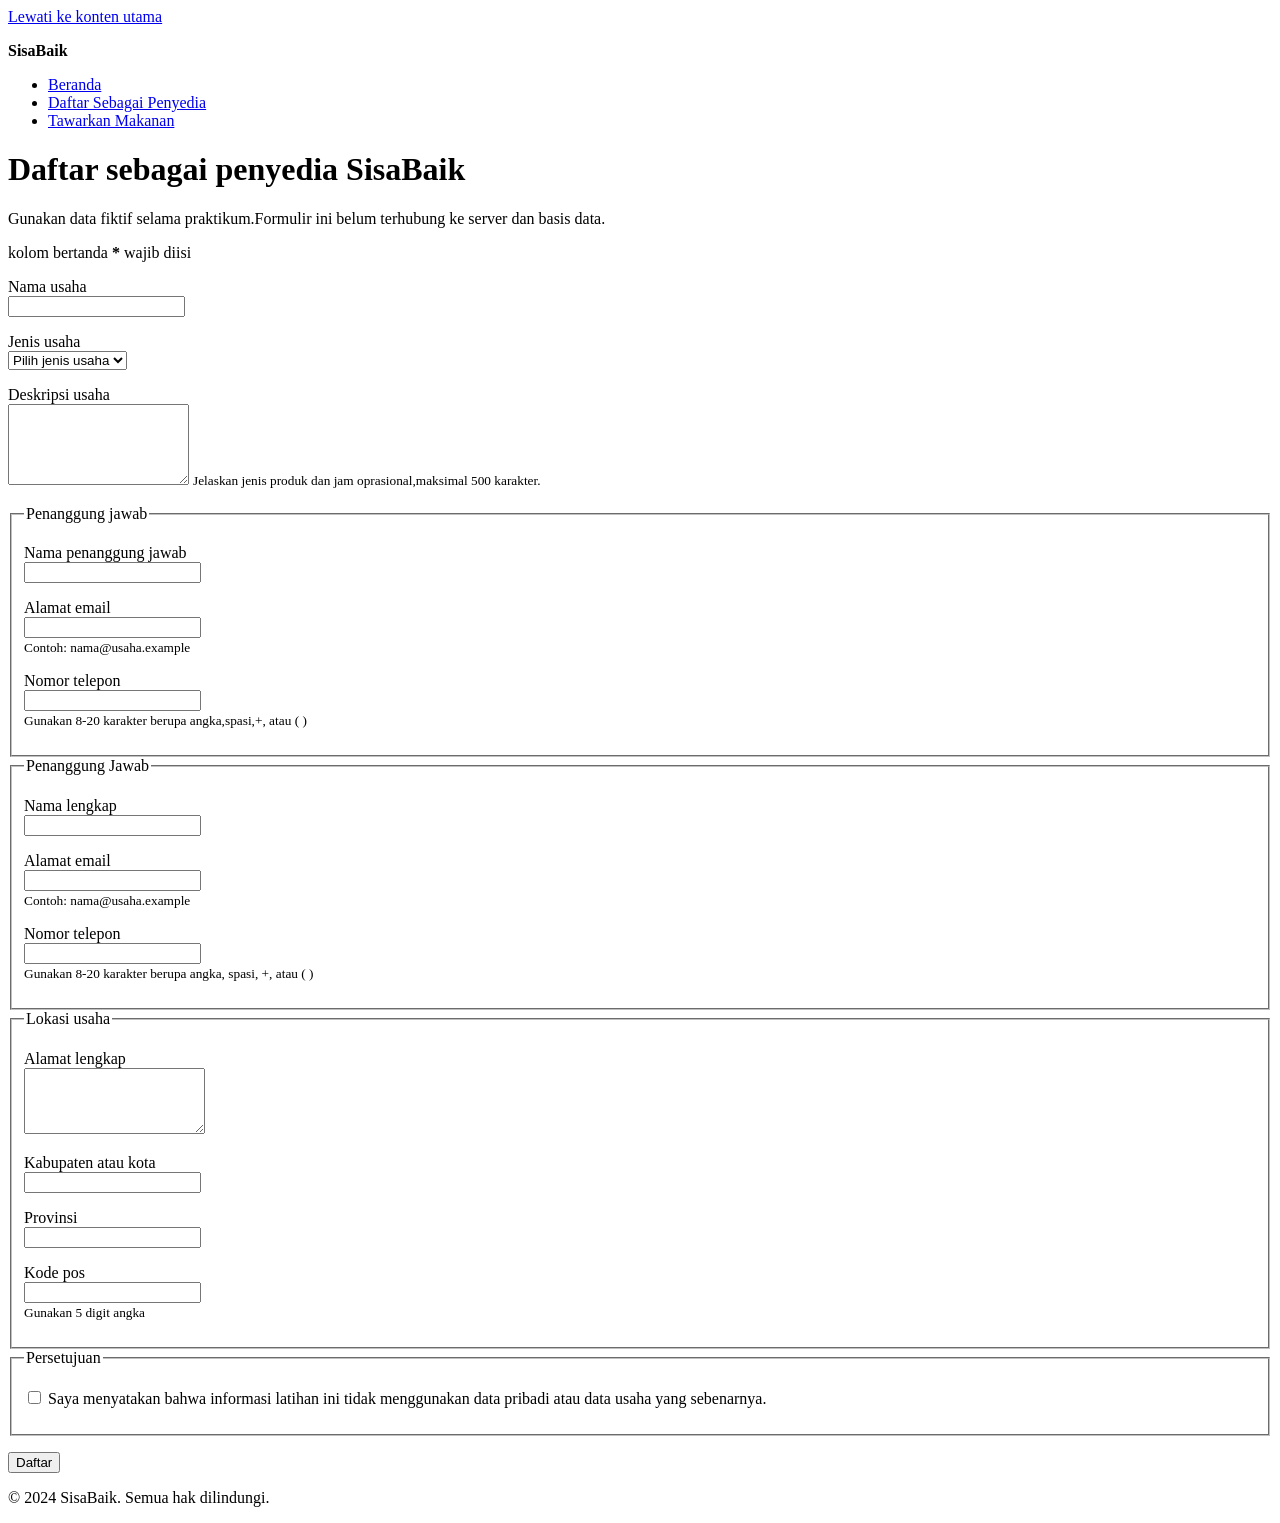
==== daftar-penyedia.html @ 76849a7c "feat: add accessible provider registration form" ====
<!doctype html>
<html lang="id">
  <head>
    <meta charset="UTF-8" />
    <meta name="viewport" content="width=device-width, initial-scale=1.0" />
    <meta
      name="description"
      content="Formulir prototipe untuk mendaftarkan usaha sebagai penyedia makanan di SisaBaik."
    />
    <title>Daftar Penyedia | SisaBaik</title>
  </head>
  <body>
    <a href="#konten-utama">Lewati ke konten utama</a>

    <header>
      <p><strong>SisaBaik</strong></p>
      <nav aria-label="Navigasi utama">
        <ul>
          <li><a href="index.html">Beranda</a></li>
          <li><a href="daftar-penyedia.html" aria-current="page">Daftar Sebagai Penyedia
          </a></li>
          <li>
            <a href="tawarkan-makanan.html">Tawarkan Makanan</a>
          </li>
        </ul>
      </nav>
    </header>

    <main id="konten-utama" tabindex="-1">
        <h1> Daftar sebagai penyedia SisaBaik </h1>
        <p>
          Gunakan data fiktif selama praktikum.Formulir ini belum terhubung ke server dan  basis data.
    </p>
    <p id="petunjuk-wajib">kolom bertanda <strong>*</strong> wajib diisi</p>

    <form
        action="daftar-penyedia.html"
        method="get"
        aria-describedby="petunjuk-wajib"
    >

    <p>
        <label for="nama-usaha">Nama usaha</label><br>
        <input type="text" id="nama-usaha" name="nama-usaha" autocomplete="organization" 
        minlength="3"
        maxlength="100" required />

        </p>

        <p>
            <label for="jenis-usaha">Jenis usaha</label><br>
            <select id="jenis-usaha" name="jenis-usaha" required>
                <option value="">Pilih jenis usaha</option>
                <option value="restoran">Restoran</option>
                <option value="toko-roti">Toko Roti</option>
                <option value="katerin">Katering</option>
                <option value="ritel">Toko Ritel</option>
                <option value="hotel">Hotel</option>
                <option value="lainnya">Lainnya</option>
            </select>
        </p>

        <p>
            <label for="deskripsi-usaha">Deskripsi usaha</label><br>
            <textarea id="deskripsi-usaha" name="deskripsi-usaha" rows="5" maxlength="500" 
            aria-describedby="bantuan-deskripsi"
            ></textarea>
            <small id="bantuan-deskripsi">
                Jelaskan jenis produk dan jam oprasional,maksimal 500 karakter.
            </small>
        </p>
        </fieldset>

        <fieldset>
            <legend>Penanggung jawab</legend>

        <p>
            <label for="nama-penanggung-jawab">Nama penanggung jawab</label><br>
            <input type="text" id="nama-penanggung-jawab" name="nama-penanggung-jawab" 
            autocomplete="name" minlength="3" maxlength="100" required />
        </p>

        <p>
            <label for="email">Alamat email</label><br>
            <input type="email" id="email" name="email" 
            autocomplete="email" maxlength="254" aria-describedby="bantuan-email" required><br>
            <small id="bantuan-email">Contoh: nama@usaha.example</small>
        </p>

        <p>
            <label for="telepon">Nomor telepon</label><br>
            <input type="tel" id="telepon" name="telepon" 
            autocomplete="tel" inputmode="tel" pattern="[0-9+()]{8,20}" aria-describedby="bantuan-telepon" required><br>
            <small id="bantuan-telepon">Gunakan 8-20 karakter berupa angka,spasi,+, atau ( )</small>
            </p>    
            </fieldset>

            <fieldset>
                <legend>Penanggung Jawab</legend>

              <p> 
                <label for="nama-penanggung-jawab">Nama lengkap</label><br>
                <input
                type="text"
                id="nama-penanggung-jawab"
                name="nama-penanggung-jawab"
                autocomplete="name"
                minlength="3"
                maxlength="100"
                required
                >
              </p>

              <p>
                <label for="email">Alamat email</label><br>
                <input
                type="email"
                id="email"
                name="email"
                autocomplete="email"
                maxlength="254"
                aria-describedby="bantuan-email"
                required
                ><br>
                <small id="bantuan-email">Contoh: nama@usaha.example</small>
              </p>

              <p>
                <label for="telepon">Nomor telepon</label><br>
                <input
                type="tel"
                id="telepon"
                name="telepon"
                autocomplete="tel"
                inputmode="tel"
                pattern="[0-9+()]{8,20}"
                aria-describedby="bantuan-telepon"
                required
                ><br>
                <small id="bantuan-telepon">Gunakan 8-20 karakter berupa angka, spasi, +, atau ( )</small>
              </p>
            </fieldset>

            <fieldset>
                <legend>Lokasi usaha</legend>

              <p>
                <label for="alamat">Alamat lengkap</label><br>
                <textarea
                id="alamat"
                name="alamat"
                rows="4"
                autocomplete="street-address"
                minlength="10"
                maxlength="250"
                required
                ></textarea>
              </p>

              <p>
                <label for="kota">Kabupaten atau kota</label><br>
                <input
                type="text"
                id="kota"
                name="kota"
                autocomplete="address-level2"
                maxlength="100"
                required
                >
              </p>
              <p>
                <label for="provinsi">Provinsi</label><br>
                <input
                type="text"
                id="provinsi"
                name="provinsi"
                autocomplete="address-level1"
                maxlength="100"
                required
                >

              <p>
                <label for="kode-pos">Kode pos</label><br>
                <input
                type="text"
                id="kode-pos"
                name="kode-pos"
                autocomplete="postal-code"
                inputmode="numeric"
                pattern="[0-9]{5}"
                aria-describedby="bantuan-kode-pos"
                required
                ><br>
                <small id="bantuan-kode-pos">Gunakan 5 digit angka</small>
              </p>
            </fieldset>

            <fieldset>
                <legend>Persetujuan</legend>

              <p>
                <input
                type="checkbox"
                id="persetujuan"
                name="persetujuan"
                value="setuju"
                required
                >
                <label for="persetujuan">Saya menyatakan bahwa informasi latihan ini tidak menggunakan
data pribadi atau data usaha yang sebenarnya.</label>
              </p>
            </fieldset>

            <p>
              <button type="submit">Daftar</button>
            </p>
          </form>
        </main>

        <footer>
          <p>&copy; 2024 SisaBaik. Semua hak dilindungi.</p>
        </footer>
      </body>
    </html>
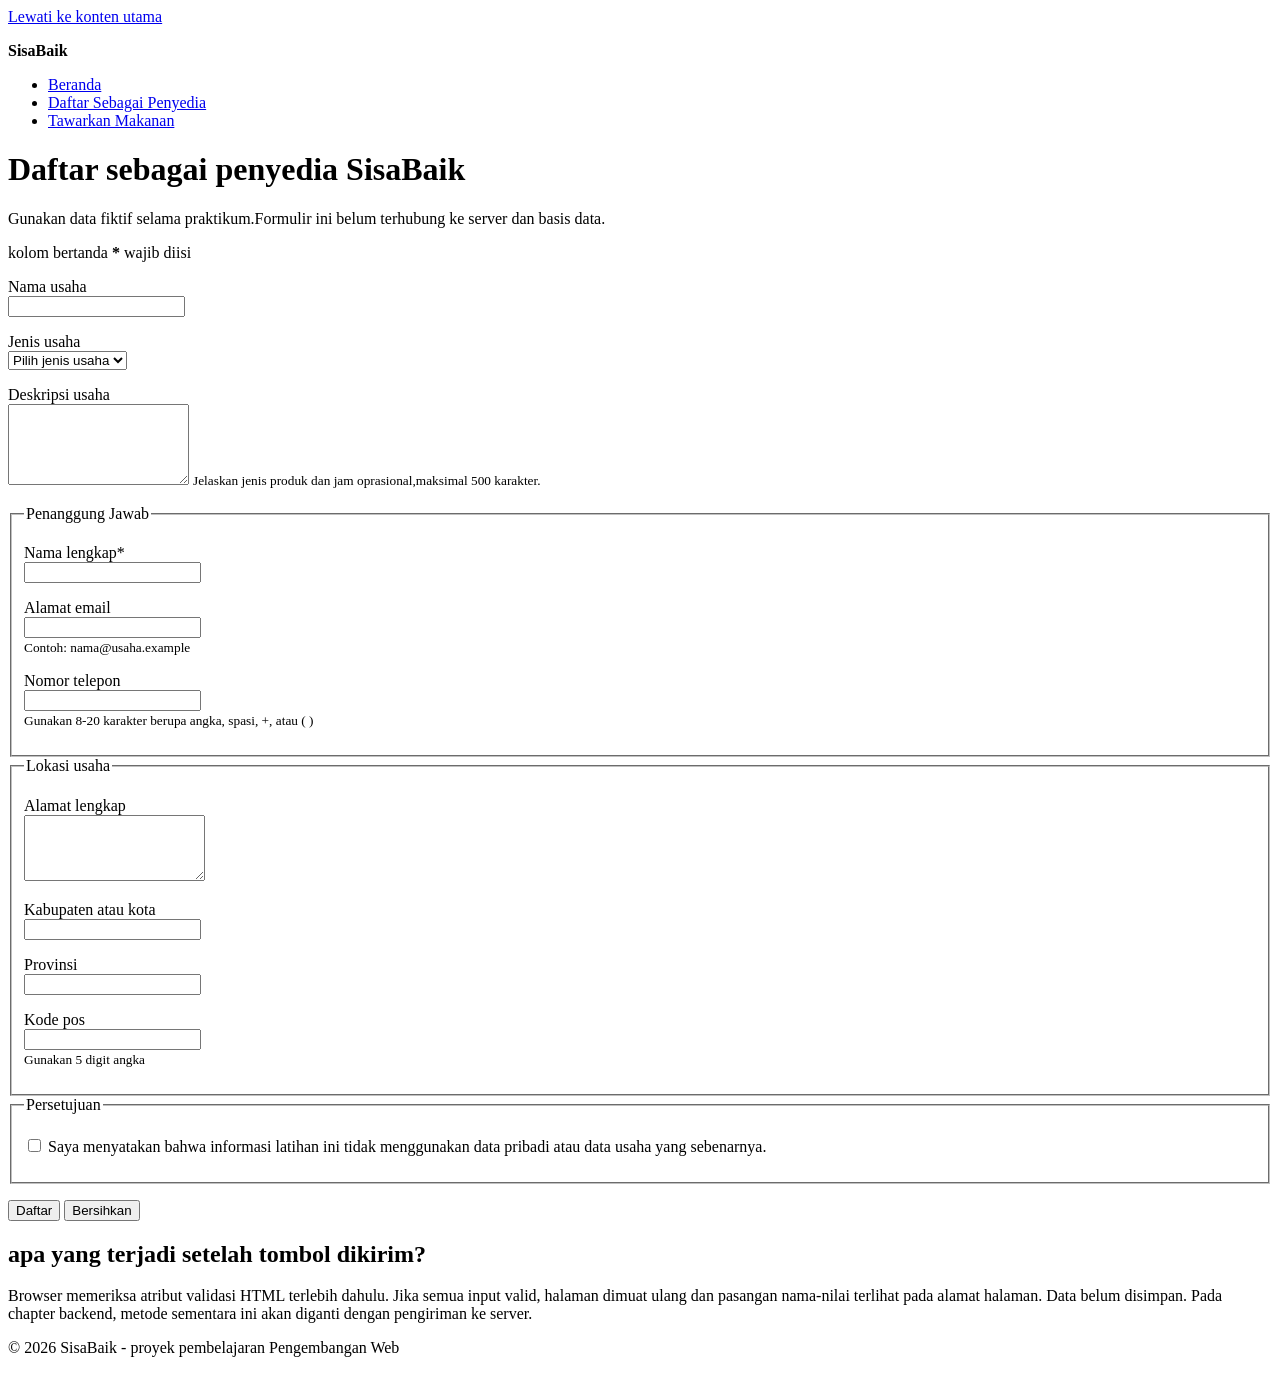
==== commit 4bbb1a5d: "feat: add responsive Sisabaik Visual System" ====
--- a/daftar-penyedia.html
+++ b/daftar-penyedia.html
@@ -1,12 +1,12 @@
 <!doctype html>
 <html lang="id">
   <head>
-    <meta charset="UTF-8" />
-    <meta name="viewport" content="width=device-width, initial-scale=1.0" />
+    <meta charset="UTF-8" >
+    <meta name="viewport" content="width=device-width, initial-scale=1.0" >
     <meta
       name="description"
       content="Formulir prototipe untuk mendaftarkan usaha sebagai penyedia makanan di SisaBaik."
-    />
+    >
     <title>Daftar Penyedia | SisaBaik</title>
   </head>
   <body>
@@ -43,7 +43,7 @@
         <label for="nama-usaha">Nama usaha</label><br>
         <input type="text" id="nama-usaha" name="nama-usaha" autocomplete="organization" 
         minlength="3"
-        maxlength="100" required />
+        maxlength="100" required >
 
         </p>
 
@@ -69,41 +69,17 @@
                 Jelaskan jenis produk dan jam oprasional,maksimal 500 karakter.
             </small>
         </p>
-        </fieldset>
-
-        <fieldset>
-            <legend>Penanggung jawab</legend>
-
-        <p>
-            <label for="nama-penanggung-jawab">Nama penanggung jawab</label><br>
-            <input type="text" id="nama-penanggung-jawab" name="nama-penanggung-jawab" 
-            autocomplete="name" minlength="3" maxlength="100" required />
-        </p>
-
-        <p>
-            <label for="email">Alamat email</label><br>
-            <input type="email" id="email" name="email" 
-            autocomplete="email" maxlength="254" aria-describedby="bantuan-email" required><br>
-            <small id="bantuan-email">Contoh: nama@usaha.example</small>
-        </p>
-
-        <p>
-            <label for="telepon">Nomor telepon</label><br>
-            <input type="tel" id="telepon" name="telepon" 
-            autocomplete="tel" inputmode="tel" pattern="[0-9+()]{8,20}" aria-describedby="bantuan-telepon" required><br>
-            <small id="bantuan-telepon">Gunakan 8-20 karakter berupa angka,spasi,+, atau ( )</small>
-            </p>    
-            </fieldset>
+        
 
             <fieldset>
                 <legend>Penanggung Jawab</legend>
 
               <p> 
-                <label for="nama-penanggung-jawab">Nama lengkap</label><br>
+                <label for="nama-penanggung-jawab">Nama lengkap*</label><br>
                 <input
                 type="text"
                 id="nama-penanggung-jawab"
-                name="nama-penanggung-jawab"
+                name="nama_penanggung_jawab"
                 autocomplete="name"
                 minlength="3"
                 maxlength="100"
@@ -206,19 +182,30 @@
                 value="setuju"
                 required
                 >
-                <label for="persetujuan">Saya menyatakan bahwa informasi latihan ini tidak menggunakan
-data pribadi atau data usaha yang sebenarnya.</label>
-              </p>
-            </fieldset>
+                <label for="persetujuan">Saya menyatakan bahwa informasi latihan ini tidak menggunakan data pribadi atau data usaha yang sebenarnya.</label>
+              </p>
+              </fieldset>
 
             <p>
-              <button type="submit">Daftar</button>
+                <button type="submit">Daftar</button>
+                <button type="reset">Bersihkan</button>
             </p>
-          </form>
-        </main>
-
-        <footer>
-          <p>&copy; 2024 SisaBaik. Semua hak dilindungi.</p>
-        </footer>
-      </body>
-    </html>+        </form>
+
+        <section aria-labelledby ="catatan-prototipe">
+            <h2 id="catatan-prototipe">apa yang terjadi setelah tombol dikirim?</h2>
+            <p>
+                Browser memeriksa atribut validasi HTML terlebih dahulu. Jika semua
+                input valid, halaman dimuat ulang dan pasangan nama-nilai terlihat
+                pada alamat halaman. Data belum disimpan. Pada chapter backend,
+                metode sementara ini akan diganti dengan pengiriman ke server.
+            </p>
+        </section>
+    </main>
+
+    <footer>
+      <p>&copy; 2026 SisaBaik - proyek pembelajaran Pengembangan Web</p>
+    </footer>
+  </body>
+</html>
+            
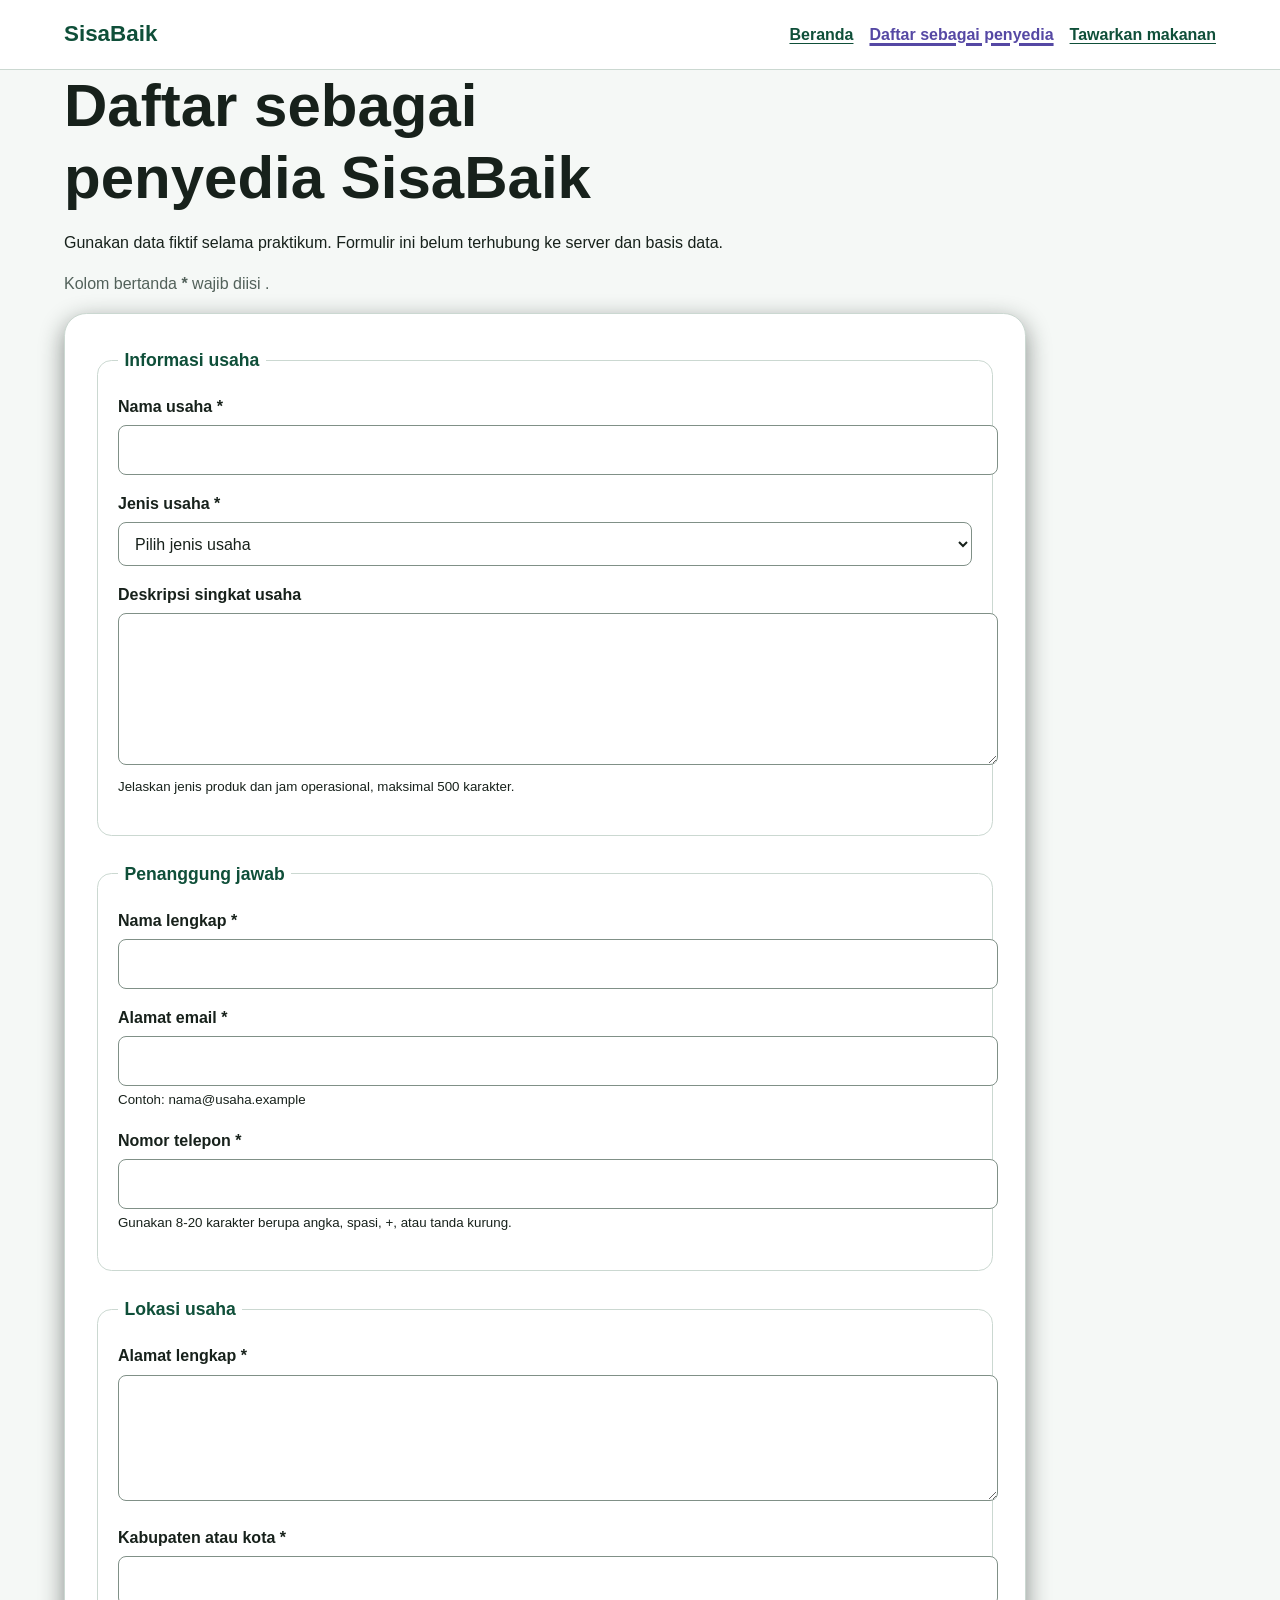
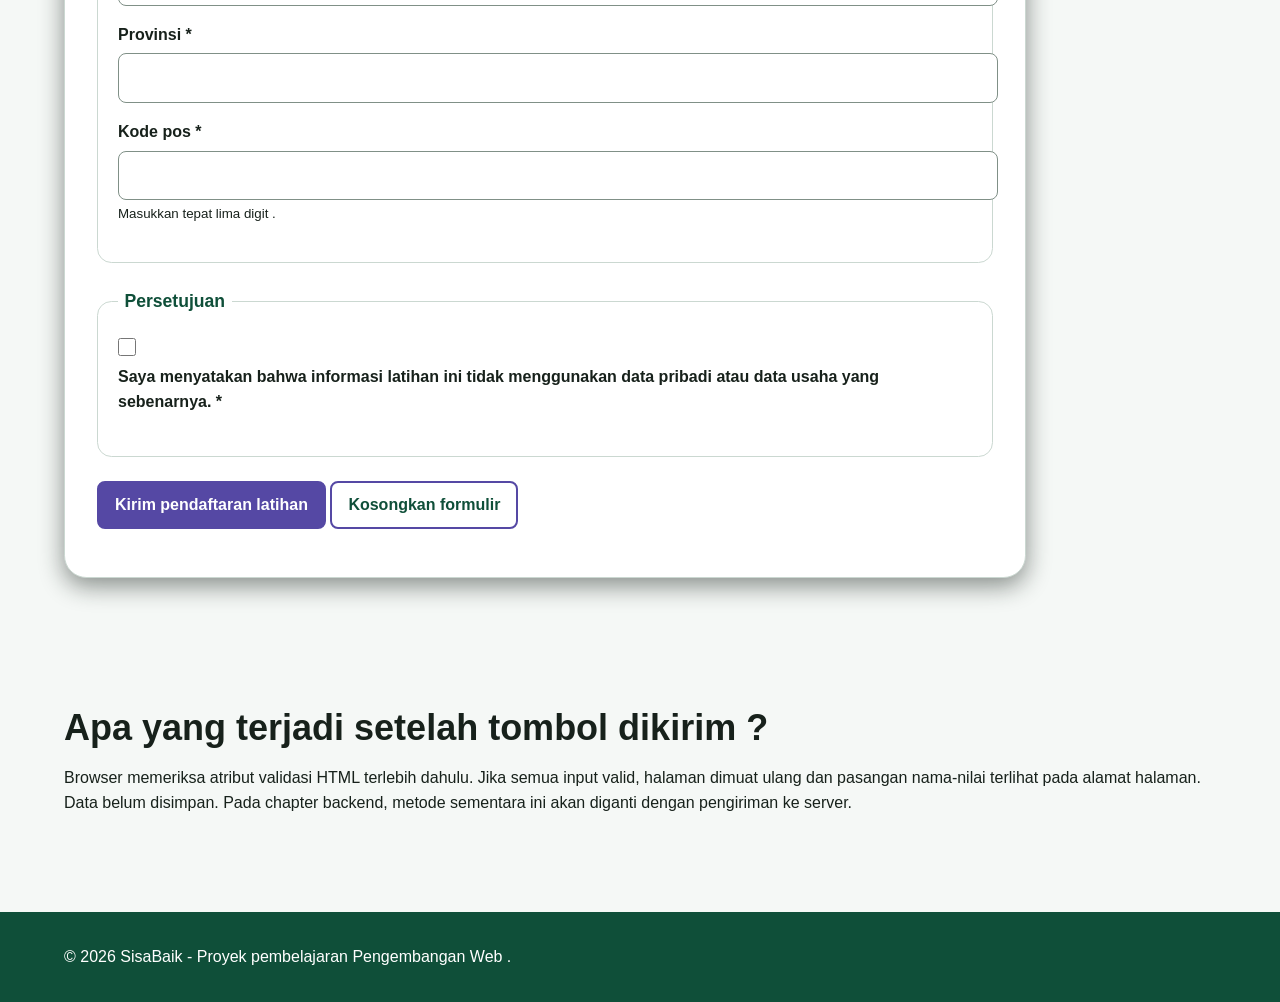
==== commit 0b3b4ef5: "commit hari ini" ====
--- a/daftar-penyedia.html
+++ b/daftar-penyedia.html
@@ -1,211 +1,243 @@
 <!doctype html>
 <html lang="id">
   <head>
-    <meta charset="UTF-8" >
-    <meta name="viewport" content="width=device-width, initial-scale=1.0" >
-    <meta
-      name="description"
-      content="Formulir prototipe untuk mendaftarkan usaha sebagai penyedia makanan di SisaBaik."
+  <meta charset="utf-8">
+  <meta name="viewport" content="width=device-width, initial-scale=1">
+  <meta
+  name="description"
+  content="Formulir prototipe untuk mendaftarkan usaha sebagai penyedia makanan di SisaBaik."
+  >
+  <title>Daftar Penyedia | SisaBaik</title>
+  <link rel="stylesheet" href="styles.css">
+</head>
+<body>
+  <a class="skip-link" href="#konten-utama">Lewati ke konten utama</a>
+
+<header class="site-header">
+  <div class="container header-layout">
+    <p class="brand">SisaBaik</p>
+    <nav aria-label="Navigasi utama">
+      <ul class="nav-list">
+      <li><a href="index.html">Beranda</a></li>
+      <li>
+      <a href="daftar-penyedia.html" aria-current="page">
+      Daftar sebagai penyedia
+    </a>
+  </li>
+  <li><a href="tawarkan-makanan.html">Tawarkan makanan</a></li>
+  </ul>
+</nav>
+</div>
+</header>
+
+<main class="container" id="konten-utama" tabindex="-1">
+  <div class="page-heading">
+    <h1>Daftar sebagai penyedia SisaBaik</h1>
+    <p class="lead">
+      Gunakan data fiktif selama praktikum. Formulir ini belum terhubung ke
+      server dan basis data.
+    </p>
+  <p class="required-note" id="petunjuk-wajib">Kolom bertanda <strong> *</strong> wajib diisi .</p>
+</div>
+
+<form
+  class="form-card"
+  action="daftar-penyedia.html"
+  method="get"
+  aria-describedby="petunjuk-wajib"
+>
+<fieldset class="form-section">
+  <legend>Informasi usaha</legend>
+
+<p>
+  <label for="nama-usaha">Nama usaha *</label><br>
+  <input
+    type="text"
+    id="nama-usaha"
+    name="nama_usaha"
+    autocomplete="organization"
+    minlength="3"
+    maxlength="100"
+    required
     >
-    <title>Daftar Penyedia | SisaBaik</title>
-  </head>
-  <body>
-    <a href="#konten-utama">Lewati ke konten utama</a>
-
-    <header>
-      <p><strong>SisaBaik</strong></p>
-      <nav aria-label="Navigasi utama">
-        <ul>
-          <li><a href="index.html">Beranda</a></li>
-          <li><a href="daftar-penyedia.html" aria-current="page">Daftar Sebagai Penyedia
-          </a></li>
-          <li>
-            <a href="tawarkan-makanan.html">Tawarkan Makanan</a>
-          </li>
-        </ul>
-      </nav>
-    </header>
-
-    <main id="konten-utama" tabindex="-1">
-        <h1> Daftar sebagai penyedia SisaBaik </h1>
-        <p>
-          Gunakan data fiktif selama praktikum.Formulir ini belum terhubung ke server dan  basis data.
-    </p>
-    <p id="petunjuk-wajib">kolom bertanda <strong>*</strong> wajib diisi</p>
-
-    <form
-        action="daftar-penyedia.html"
-        method="get"
-        aria-describedby="petunjuk-wajib"
-    >
-
-    <p>
-        <label for="nama-usaha">Nama usaha</label><br>
-        <input type="text" id="nama-usaha" name="nama-usaha" autocomplete="organization" 
-        minlength="3"
-        maxlength="100" required >
-
-        </p>
-
-        <p>
-            <label for="jenis-usaha">Jenis usaha</label><br>
-            <select id="jenis-usaha" name="jenis-usaha" required>
-                <option value="">Pilih jenis usaha</option>
-                <option value="restoran">Restoran</option>
-                <option value="toko-roti">Toko Roti</option>
-                <option value="katerin">Katering</option>
-                <option value="ritel">Toko Ritel</option>
-                <option value="hotel">Hotel</option>
-                <option value="lainnya">Lainnya</option>
-            </select>
-        </p>
-
-        <p>
-            <label for="deskripsi-usaha">Deskripsi usaha</label><br>
-            <textarea id="deskripsi-usaha" name="deskripsi-usaha" rows="5" maxlength="500" 
-            aria-describedby="bantuan-deskripsi"
-            ></textarea>
-            <small id="bantuan-deskripsi">
-                Jelaskan jenis produk dan jam oprasional,maksimal 500 karakter.
-            </small>
-        </p>
-        
-
-            <fieldset>
-                <legend>Penanggung Jawab</legend>
-
-              <p> 
-                <label for="nama-penanggung-jawab">Nama lengkap*</label><br>
-                <input
-                type="text"
-                id="nama-penanggung-jawab"
-                name="nama_penanggung_jawab"
-                autocomplete="name"
-                minlength="3"
-                maxlength="100"
-                required
-                >
-              </p>
-
-              <p>
-                <label for="email">Alamat email</label><br>
-                <input
-                type="email"
-                id="email"
-                name="email"
-                autocomplete="email"
-                maxlength="254"
-                aria-describedby="bantuan-email"
-                required
-                ><br>
-                <small id="bantuan-email">Contoh: nama@usaha.example</small>
-              </p>
-
-              <p>
-                <label for="telepon">Nomor telepon</label><br>
-                <input
-                type="tel"
-                id="telepon"
-                name="telepon"
-                autocomplete="tel"
-                inputmode="tel"
-                pattern="[0-9+()]{8,20}"
-                aria-describedby="bantuan-telepon"
-                required
-                ><br>
-                <small id="bantuan-telepon">Gunakan 8-20 karakter berupa angka, spasi, +, atau ( )</small>
-              </p>
-            </fieldset>
-
-            <fieldset>
-                <legend>Lokasi usaha</legend>
-
-              <p>
-                <label for="alamat">Alamat lengkap</label><br>
-                <textarea
-                id="alamat"
-                name="alamat"
-                rows="4"
-                autocomplete="street-address"
-                minlength="10"
-                maxlength="250"
-                required
-                ></textarea>
-              </p>
-
-              <p>
-                <label for="kota">Kabupaten atau kota</label><br>
-                <input
-                type="text"
-                id="kota"
-                name="kota"
-                autocomplete="address-level2"
-                maxlength="100"
-                required
-                >
-              </p>
-              <p>
-                <label for="provinsi">Provinsi</label><br>
-                <input
-                type="text"
-                id="provinsi"
-                name="provinsi"
-                autocomplete="address-level1"
-                maxlength="100"
-                required
-                >
-
-              <p>
-                <label for="kode-pos">Kode pos</label><br>
-                <input
-                type="text"
-                id="kode-pos"
-                name="kode-pos"
-                autocomplete="postal-code"
-                inputmode="numeric"
-                pattern="[0-9]{5}"
-                aria-describedby="bantuan-kode-pos"
-                required
-                ><br>
-                <small id="bantuan-kode-pos">Gunakan 5 digit angka</small>
-              </p>
-            </fieldset>
-
-            <fieldset>
-                <legend>Persetujuan</legend>
-
-              <p>
-                <input
-                type="checkbox"
-                id="persetujuan"
-                name="persetujuan"
-                value="setuju"
-                required
-                >
-                <label for="persetujuan">Saya menyatakan bahwa informasi latihan ini tidak menggunakan data pribadi atau data usaha yang sebenarnya.</label>
-              </p>
-              </fieldset>
-
-            <p>
-                <button type="submit">Daftar</button>
-                <button type="reset">Bersihkan</button>
-            </p>
-        </form>
-
-        <section aria-labelledby ="catatan-prototipe">
-            <h2 id="catatan-prototipe">apa yang terjadi setelah tombol dikirim?</h2>
-            <p>
-                Browser memeriksa atribut validasi HTML terlebih dahulu. Jika semua
-                input valid, halaman dimuat ulang dan pasangan nama-nilai terlihat
-                pada alamat halaman. Data belum disimpan. Pada chapter backend,
-                metode sementara ini akan diganti dengan pengiriman ke server.
-            </p>
-        </section>
-    </main>
-
-    <footer>
-      <p>&copy; 2026 SisaBaik - proyek pembelajaran Pengembangan Web</p>
+</p>
+
+<p>
+  <label for="jenis-usaha">Jenis usaha *</label><br>
+  <select id="jenis-usaha" name="jenis_usaha" required>
+    <option value="">Pilih jenis usaha</option>
+    <option value="restoran">Restoran</option>
+    <option value="toko-roti">Toko roti</option>
+    <option value="katering">Katering</option>
+    <option value="ritel">Toko ritel</option>
+    <option value="hotel">Hotel atau penginapan</option>
+    <option value="lainnya">Lainnya</option>
+  </select>
+</p>
+
+<p>
+  <label for="deskripsi-usaha">Deskripsi singkat usaha</label><br>
+  <textarea
+    id="deskripsi-usaha"
+    name="deskripsi_usaha"
+    rows="5"
+    maxlength="500"
+    aria-describedby="bantuan-deskripsi"
+></textarea><br>
+
+  <small id="bantuan-deskripsi">
+  Jelaskan jenis produk dan jam operasional, maksimal 500 karakter.
+  </small>
+</p>
+</fieldset>
+
+<fieldset class="form-section">
+  <legend>Penanggung jawab</legend>
+
+<p>
+  <label for="nama-penanggung-jawab">Nama lengkap *</label><br>
+  <input
+    type="text"
+    id="nama-penanggung-jawab"
+    name="nama_penanggung_jawab"
+    autocomplete="name"
+    minlength="3"
+    maxlength="100"
+    required
+>
+</p>
+
+<p>
+  <label for="email">Alamat email *</label><br>
+  <input
+    type="email"
+    id="email"
+    name="email"
+    autocomplete="email"
+    maxlength="254"
+    aria-describedby="bantuan-email"
+    required
+>
+<br>
+  <small id="bantuan-email">Contoh: nama@usaha.example</small>
+</p>
+
+<p>
+  <label for="telepon">Nomor telepon *</label><br>
+  <input
+    type="tel"
+    id="telepon"
+    name="telepon"
+    autocomplete="tel"
+    inputmode="tel"
+    pattern="[0-9+() ]{8,20}"
+    aria-describedby="bantuan-telepon"
+    required
+>
+<br>
+  <small id="bantuan-telepon">
+  Gunakan 8-20 karakter berupa angka, spasi, +, atau tanda kurung.
+  </small>
+</p>
+</fieldset>
+
+<fieldset class="form-section">
+  <legend>Lokasi usaha</legend>
+
+<p>
+  <label for="alamat">Alamat lengkap *</label><br>
+  <textarea
+    id="alamat"
+    name="alamat"
+    rows="4"
+    autocomplete="street-address"
+    minlength="10"
+    maxlength="250"
+    required
+  >
+  </textarea>
+</p>
+
+<p>
+  <label for="kota">Kabupaten atau kota *</label><br>
+  <input
+    type="text"
+    id="kota"
+    name="kota"
+    autocomplete="address-level2"
+    maxlength="100"
+    required
+>
+</p>
+
+<p>
+  <label for="provinsi">Provinsi *</label><br>
+  <input
+    type="text"
+    id="provinsi"
+    name="provinsi"
+    autocomplete="address-level1"
+    maxlength="100"
+    required
+>
+</p>
+
+<p>
+  <label for="kode-pos">Kode pos *</label><br>
+  <input
+    type="text"
+    id="kode-pos"
+    name="kode_pos"
+    autocomplete="postal-code"
+    inputmode="numeric"
+    pattern="[0-9]{5}"
+    aria-describedby="bantuan-kode-pos"
+    required
+>
+<br>
+  <small id="bantuan-kode-pos">Masukkan tepat lima digit .</small>
+  </p>
+</fieldset>
+
+<fieldset class="form-section">
+  <legend>Persetujuan</legend>
+<p>
+  <input
+    type="checkbox"
+    id="persetujuan"
+    name="persetujuan"
+    value="setuju"
+    required
+>
+<label for="persetujuan">
+  Saya menyatakan bahwa informasi latihan ini tidak menggunakan
+  data pribadi atau data usaha yang sebenarnya. *
+  </label>
+</p>
+</fieldset>
+
+<p class="form-actions">
+  <button class="button" type="submit">Kirim pendaftaran latihan</button>
+  <button class="button button-secondary" type="reset">Kosongkan formulir</button>
+
+  </p>
+</form>
+
+<section class="section" aria-labelledby="catatan-prototipe">
+  <h2 id="catatan-prototipe">Apa yang terjadi setelah tombol dikirim ?</h2>
+  <p>
+    Browser memeriksa atribut validasi HTML terlebih dahulu. Jika semua
+    input valid, halaman dimuat ulang dan pasangan nama-nilai terlihat
+    pada alamat halaman. Data belum disimpan. Pada chapter backend,
+    metode sementara ini akan diganti dengan pengiriman ke server.
+  </p>
+</section>
+</main>
+
+<footer class="site-footer">
+      <div class="container footer-layout">
+      <p>&copy; 2026 SisaBaik - Proyek pembelajaran Pengembangan Web .</p>
+    </div>
     </footer>
   </body>
 </html>
-            
--- a/styles.css
+++ b/styles.css
@@ -0,0 +1,425 @@
+:root{
+    --color-primary: #5548a4;
+    --color-primary-dark: #0f4f39;
+    --color-primary-soft: #e8f5ef;
+    --color-accent: #f2b84b;
+    --color-text: #17211b;
+    --color-muted: #52615a;
+    --color-surface: #ffffff;
+    --color-background: #f5f8f6;
+    --color-border: #cbd8d1;
+    --color-danger: #a52a2a;
+    --shadow-card: 0 0.5rem 1.5rem rgba(22, 33, 27, 0.493);
+    --radius-small: 0.5rem;
+    --radius-medium: 0.9rem;
+    --radius-large: 1.4rem;
+    --content-width: 72rem;
+
+}
+
+*,
+*::before
+*::after{
+    box-sizing: border-box;
+}
+
+html{
+    scroll-behavior: smooth;
+}
+
+body{
+    margin: 0;
+    background: var(--color-background);
+    color: var(--color-text);
+    font-family: arial, helvetica, sans-serif;
+    font-size: 1rem;
+    line-height: 1.6;
+
+}
+h1,
+h2,
+h3,
+p{
+    margin-block-start: 0;
+}
+
+h1,
+h2,
+h3{
+    line-height: 1.2;
+}
+
+h1{
+    max-width: 18ch;
+    margin-block-end: 1rem;
+    font-size: clamp(2rem, 7vw, 3.75rem);
+}
+
+h2{
+    margin-block-end: 1rem;
+    font-size: clamp(1.5rem, 4vw, 2.25rem);
+}
+
+h3{
+    margin-block-end: 0.6rem;
+    font-size: 1.2rem;
+}
+
+a{
+    color: var(--color-primary-dark);
+    text-underline-offset: 0.2em;
+}
+
+a:hover{
+    text-decoration-thickness: 0.18em;
+}
+:focus-visible{
+    outline: 0.2rem solid var(--color-accent);
+    outline-offset: 0.2rem;
+}
+.skip-link{
+    position: absolute;
+    inset-block-start: 0.5rem;
+    inset-inline-start: 0.5rem;
+    z-index: 100;
+    padding: 0.7rem 1rem;
+    border-radius: var(--radus-small);
+    background: var(--color-text);
+    color: var(--color-surface);
+    transform: translateY(-180%);
+}
+
+.skip-link:focus{
+    transform: translate(0);
+}
+
+.container{
+    width: min(100% - 2rem, var(--content-width));
+    margin-inline: auto;
+}
+
+.site-header{
+    background: var(--color-surface);
+    border-block-end: 0.0625rem solid var(--color-border);
+}
+
+.header-layout{
+    display: flex;
+    flex-direction: column;
+    gap: 0.75rem;
+    padding-block: 1rem;
+}
+
+.brand{
+    margin: 0;
+    color: var(--color-primary-dark);
+    font-size: 1.4rem;
+    font-weight: 700;
+}
+
+.nav-list{
+    display: flex;
+    flex-wrap: wrap;
+    gap: 0.5rem 1rem;
+    margin: 0;
+    padding: 0;
+    list-style: none;
+}
+
+.nav-list a{
+    display: inline-block;
+    padding-block: 0.35rem;
+    font-weight: 700;
+}
+.nav-list a[aria-current="page"]{
+    color: var(--color-primary);
+    text-decoration-thickness: 0.2em;
+}
+
+.hero{
+    padding-block: clamp(3rem, 10vw, 7rem);
+    background: linear-gradient(135deg, rgb(232 245 239 / 95%), rgb(255 255 255 / 92%));
+}
+
+.hero-layout{
+    display: grid;
+    gap: 2rem;
+    align-items: center;
+}
+
+.eyebrow{
+    margin-block-end: 0.5rem;
+    color: var(--color-primary-dark);
+    font-weight: 700;
+    letter-spacing: 0.05em;
+    text-transform: uppercase;
+}
+
+.laed{
+    max-width: 62ch;
+    color: var(--color-muted);
+    border: 0.0625rem solid var(--color-border);
+    border-radius: var(--radius-large);
+    background: var(--color-surface);
+    box-shadow: var(--shadow-card);
+}
+
+.hero-panel{
+    padding: 1.5rem;
+    border: 0.0625rem solid var(--color-border);
+    border-radius: var(--radius-large);
+    background: var(--color-surface);
+    box-shadow: var(--shadow-card);
+}   
+
+.hero-panel strong{
+    display: block;
+    color: var(--color-primary-dark);
+    font-size: 2rem;
+}
+
+.button-group
+.form-action{
+    display: flex;
+    flex-wrap: wrap;
+    gap: 0.75rem;
+    align-items: center;
+}
+
+.button{
+    display: inline-block;
+    padding: 0.75rem 1rem;
+    border: 0.125rem solid var(--color-primary);
+    border-radius: var(--radius-small);
+    background: var(--color-primary);
+    color: var(--color-surface);
+    font: inherit;
+    font-weight: 700;
+    line-height: 1.2;
+    text-decoration: none;
+    cursor: pointer;
+}
+.button:hover{
+    background: var(--color-primary-dark);
+    color: var(--color-primary-dark);
+}
+
+.button-secondary{
+    background: transparent;
+    color: var(--color-primary-dark);
+}
+
+.section{
+    padding-block: clamp(2.5rem, 7vw, 5rem);
+}
+
+.section-alt{
+    background: var(--color-surface);
+}
+
+.section-intro{
+    max-width: 65ch;
+    color: var(--color-muted);
+}
+
+.steps-grid,
+.benefit-grid,
+.offer-grid{
+    display: grid;
+    grid-template-columns: 1fr;
+    gap: 1rem;
+}
+
+.card{
+    padding: 1.25rem;
+    border: 0.0625rem solid var(--color-border);
+    border-radius: var(--radius-medium);
+    background: var(--color-surface);
+    box-shadow: var(--shadow-card);
+}
+
+.step-number{
+    display: inline-grid;
+    width: 2.25rem;
+    height: 2.25rem;
+    margin-block-end: 0.75rem;
+    place-items: center;
+    border-radius: 50%;
+    background: var(--color-primary-soft);
+    color: var(--color-primary-dark);
+    font-weight: 700;
+}
+
+.offer-card{
+    display: flex;
+    flex-direction: column;
+    overflow: hidden;
+    border: 0.0625rem solid var(--color-border);
+    border-radius: var(--color-surface);
+    box-shadow: var(--shadow-card);
+}
+
+.offer-card_visual{
+    min-height: 8rem;
+    background: linear-gradient(135deg, var(--color-primary), var(--color-primary-dark));
+}
+
+.offer-card_content{
+    display: flex;
+    flex: 1;
+    flex-direction: column;
+    padding: 1.26rem;
+}
+
+.offer-card_meta{
+    color: var(--color-muted);
+}
+
+.offer-card_price{
+    margin-block-start: auto;
+    font-size: 1.15rem;
+}
+
+.badge{
+    display: inline-block;
+    width: fit-content;
+    margin-block-end: 0.75rem;
+    padding: 0.25rem 0.6rem;
+    border-radius: 999px;
+    background: var(--color-primary-soft);
+    color: var(--color-primary-dark);
+    font-size: 0.85rem;
+    font-weight: 700;
+}
+
+.notice{
+    padding: 1rem;
+    border-inline-start: 0.3rem solid var(--color-primary);
+    border-radius: var(--radius-small);
+    background: var(--color-primary-soft);
+}
+
+.form-card{
+    max-width: 56rem;
+    margin-block-end: 3rem;
+    padding: clamp(1rem, 4vw, 2rem);
+    border: 0.0625rem solid var(--color-border);
+    border-radius: var(--radius-large);
+    background: var(--color-surface);
+    box-shadow: var(--shadow-card);
+}
+
+.form-section{
+    margin: 0 0 1.5rem;
+    padding: 1.25rem;
+    border: 0.0625rem solid var(--color-border);
+    border-radius: var(--radius-medium);
+}
+
+.form-section legend{
+    padding-inline: 0.4rem;
+    color: var(--color-primary-dark);
+    font-size: 1.1rem;
+    font-weight: 700;
+}
+
+label{
+    display: inline-block;
+    margin-block-end: 0.35rem;
+    font-weight: 700;
+}
+
+input,
+select,
+textarea{
+    width: 100%;
+    padding: 0.7rem 0.75rem;
+    border: 0.0625rem solid #809087;
+    border-radius: var(--radius-small);
+    background: var(--color-surface);
+    color: var(--color-text);
+    font: inherit;
+}
+
+textarea{
+    resize: vertical;
+}
+
+input:focus,
+select:focus,
+textarea:focus{
+    border-color: var(--color-primary-dark);
+}
+
+input[type="checkbox"],
+input[type="radio"]{
+    width: 1.1rem;
+    height: 1.1rem;
+    margin: 0.2rem 0 0;
+    accent-color: var(--color-primary);
+}
+
+.required-note{
+    color: var(--color-muted);
+}
+
+.site-footer{
+    padding-block: 2rem;
+    background: var(--color-primary-dark);
+    color: var(--color-surface);
+}
+
+.site-footer a{
+    color: var(--color-surface);
+}
+
+.footer-layout{
+    display: flex;
+    flex-direction: column;
+    gap: 0.5rem;
+}
+
+.footer-layout p,
+.footer-layout address{
+    margin: 0;
+}
+
+@media (min-width: 48rem){
+    .header-layout{
+        flex-direction: row;
+        justify-content: space-between;
+        align-items: center;
+    }
+
+    .hero-layout{
+        grid-template-columns: minmax(0, 1.5fr) minmax(15rem, 0.7fr);
+    }
+
+    .steps-grid,
+    .benefit-grid{
+        grid-template-columns: repeat(3, minmax(0, 1fr));
+    }
+
+    .offer-grid{
+        grid-template-columns: repeat(2, minmax(0, 1fr));
+    }
+
+    .footer-layout{
+        flex-direction: row;
+        justify-content: space-between;
+        align-items: center;
+    }
+
+}
+
+@media (min-width: 68rem){
+    .offer-grid{
+        grid-template-columns: repeat(3, minmax(0, 1fr));
+    }
+}
+
+@media(prefers-reduced-motion: reduce){
+    html{
+        scroll-behavior: auto;
+    }
+}
